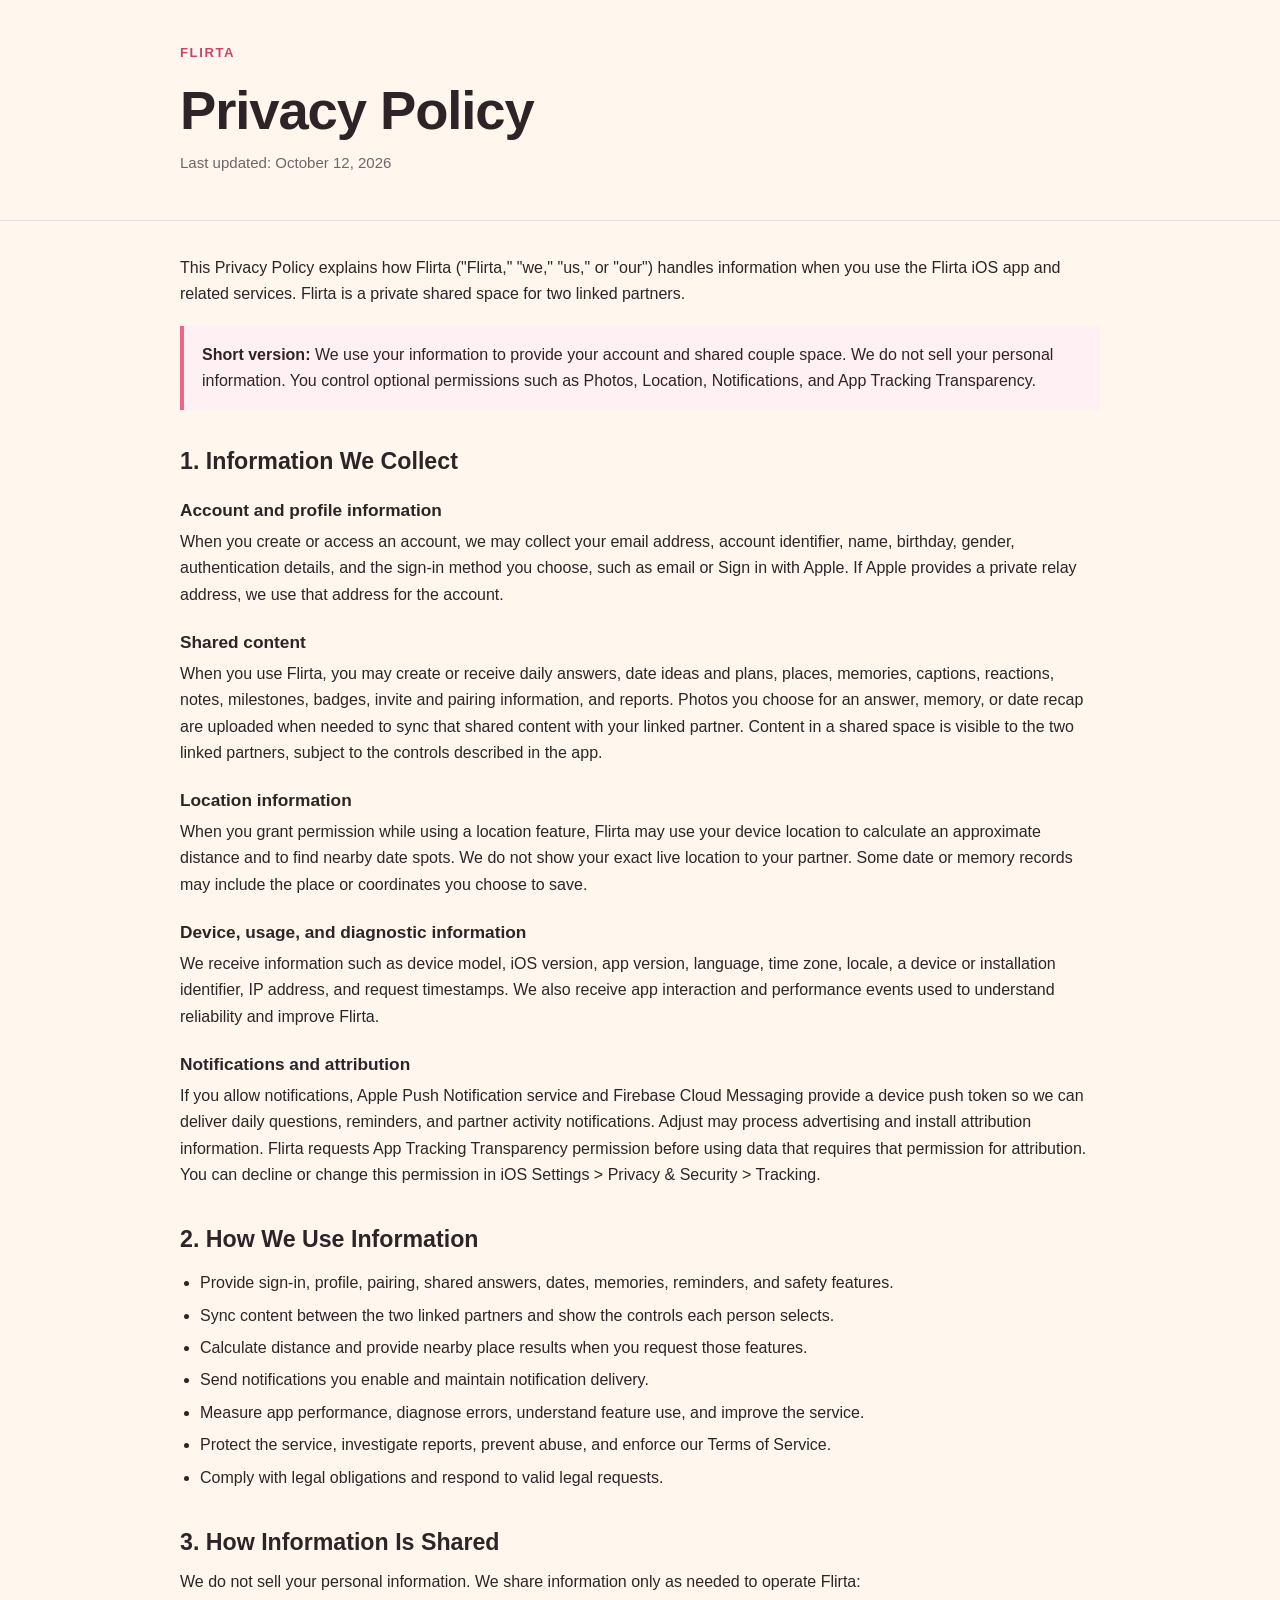
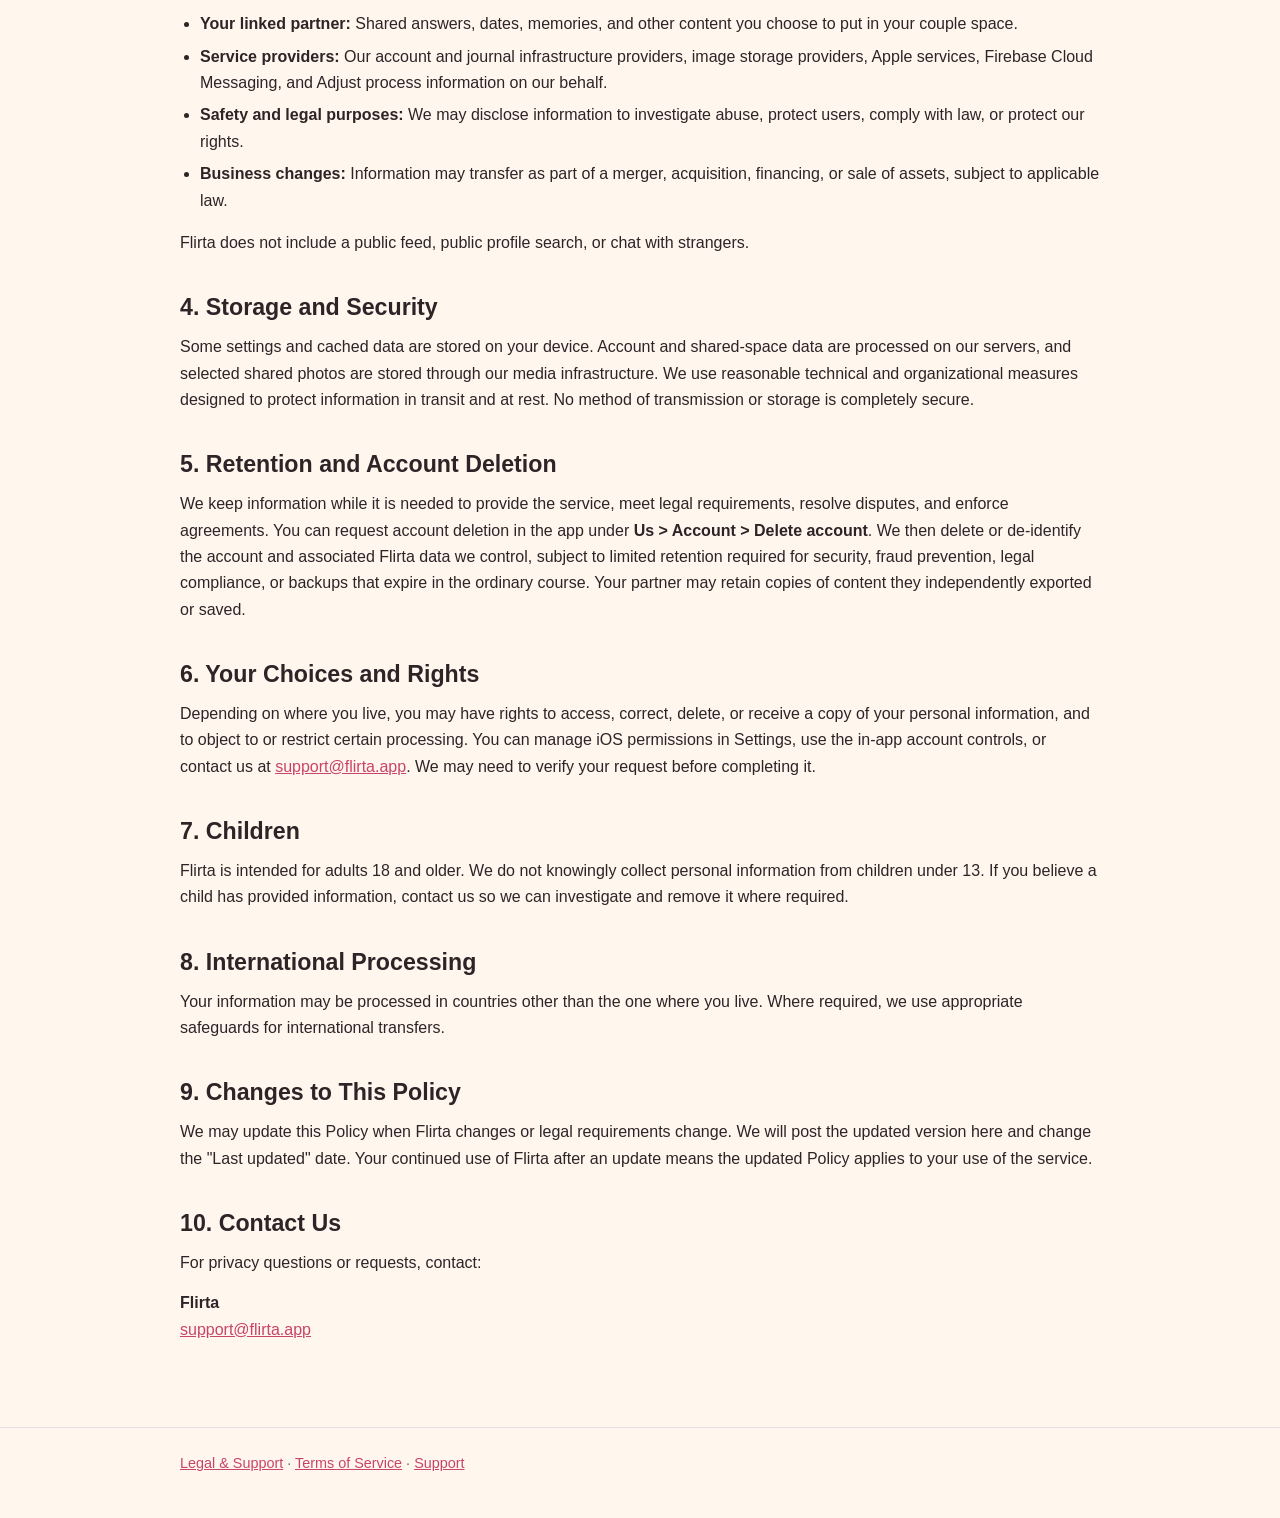
==== privacy-policy.html @ 1263ba4c "Publish Flirta legal pages" ====
<!doctype html>
<html lang="en"><head><meta charset="utf-8"><meta name="viewport" content="width=device-width, initial-scale=1"><title>Privacy Policy | Flirta</title><link rel="stylesheet" href="style.css"></head>
<body><header><div class="wrap"><p class="brand">Flirta</p><h1>Privacy Policy</h1><p class="meta">Last updated: October 12, 2026</p></div></header><main class="wrap">
<p>This Privacy Policy explains how Flirta ("Flirta," "we," "us," or "our") handles information when you use the Flirta iOS app and related services. Flirta is a private shared space for two linked partners.</p>
<div class="notice"><strong>Short version:</strong> We use your information to provide your account and shared couple space. We do not sell your personal information. You control optional permissions such as Photos, Location, Notifications, and App Tracking Transparency.</div>
<h2>1. Information We Collect</h2><h3>Account and profile information</h3><p>When you create or access an account, we may collect your email address, account identifier, name, birthday, gender, authentication details, and the sign-in method you choose, such as email or Sign in with Apple. If Apple provides a private relay address, we use that address for the account.</p>
<h3>Shared content</h3><p>When you use Flirta, you may create or receive daily answers, date ideas and plans, places, memories, captions, reactions, notes, milestones, badges, invite and pairing information, and reports. Photos you choose for an answer, memory, or date recap are uploaded when needed to sync that shared content with your linked partner. Content in a shared space is visible to the two linked partners, subject to the controls described in the app.</p>
<h3>Location information</h3><p>When you grant permission while using a location feature, Flirta may use your device location to calculate an approximate distance and to find nearby date spots. We do not show your exact live location to your partner. Some date or memory records may include the place or coordinates you choose to save.</p>
<h3>Device, usage, and diagnostic information</h3><p>We receive information such as device model, iOS version, app version, language, time zone, locale, a device or installation identifier, IP address, and request timestamps. We also receive app interaction and performance events used to understand reliability and improve Flirta.</p>
<h3>Notifications and attribution</h3><p>If you allow notifications, Apple Push Notification service and Firebase Cloud Messaging provide a device push token so we can deliver daily questions, reminders, and partner activity notifications. Adjust may process advertising and install attribution information. Flirta requests App Tracking Transparency permission before using data that requires that permission for attribution. You can decline or change this permission in iOS Settings &gt; Privacy &amp; Security &gt; Tracking.</p>
<h2>2. How We Use Information</h2><ul><li>Provide sign-in, profile, pairing, shared answers, dates, memories, reminders, and safety features.</li><li>Sync content between the two linked partners and show the controls each person selects.</li><li>Calculate distance and provide nearby place results when you request those features.</li><li>Send notifications you enable and maintain notification delivery.</li><li>Measure app performance, diagnose errors, understand feature use, and improve the service.</li><li>Protect the service, investigate reports, prevent abuse, and enforce our Terms of Service.</li><li>Comply with legal obligations and respond to valid legal requests.</li></ul>
<h2>3. How Information Is Shared</h2><p>We do not sell your personal information. We share information only as needed to operate Flirta:</p><ul><li><strong>Your linked partner:</strong> Shared answers, dates, memories, and other content you choose to put in your couple space.</li><li><strong>Service providers:</strong> Our account and journal infrastructure providers, image storage providers, Apple services, Firebase Cloud Messaging, and Adjust process information on our behalf.</li><li><strong>Safety and legal purposes:</strong> We may disclose information to investigate abuse, protect users, comply with law, or protect our rights.</li><li><strong>Business changes:</strong> Information may transfer as part of a merger, acquisition, financing, or sale of assets, subject to applicable law.</li></ul><p>Flirta does not include a public feed, public profile search, or chat with strangers.</p>
<h2>4. Storage and Security</h2><p>Some settings and cached data are stored on your device. Account and shared-space data are processed on our servers, and selected shared photos are stored through our media infrastructure. We use reasonable technical and organizational measures designed to protect information in transit and at rest. No method of transmission or storage is completely secure.</p>
<h2>5. Retention and Account Deletion</h2><p>We keep information while it is needed to provide the service, meet legal requirements, resolve disputes, and enforce agreements. You can request account deletion in the app under <strong>Us &gt; Account &gt; Delete account</strong>. We then delete or de-identify the account and associated Flirta data we control, subject to limited retention required for security, fraud prevention, legal compliance, or backups that expire in the ordinary course. Your partner may retain copies of content they independently exported or saved.</p>
<h2>6. Your Choices and Rights</h2><p>Depending on where you live, you may have rights to access, correct, delete, or receive a copy of your personal information, and to object to or restrict certain processing. You can manage iOS permissions in Settings, use the in-app account controls, or contact us at <a href="mailto:support@flirta.app">support@flirta.app</a>. We may need to verify your request before completing it.</p>
<h2>7. Children</h2><p>Flirta is intended for adults 18 and older. We do not knowingly collect personal information from children under 13. If you believe a child has provided information, contact us so we can investigate and remove it where required.</p>
<h2>8. International Processing</h2><p>Your information may be processed in countries other than the one where you live. Where required, we use appropriate safeguards for international transfers.</p>
<h2>9. Changes to This Policy</h2><p>We may update this Policy when Flirta changes or legal requirements change. We will post the updated version here and change the "Last updated" date. Your continued use of Flirta after an update means the updated Policy applies to your use of the service.</p>
<h2>10. Contact Us</h2><p>For privacy questions or requests, contact:</p><p><strong>Flirta</strong><br><a href="mailto:support@flirta.app">support@flirta.app</a></p></main>
<footer><div class="wrap"><a href="index.html">Legal &amp; Support</a> · <a href="terms-of-service.html">Terms of Service</a> · <a href="support.html">Support</a></div></footer></body></html>
---- style.css ----
:root{color-scheme:light;--cream:#fff6ee;--paper:#fffdfb;--ink:#2e2427;--muted:#70656a;--rose:#f0648a;--rose-dark:#c94469;--line:#eadfe0;--soft:#fff0f3}*{box-sizing:border-box}html{background:var(--cream)}body{margin:0;color:var(--ink);background:var(--cream);font-family:-apple-system,BlinkMacSystemFont,"Segoe UI",sans-serif;line-height:1.65}a{color:var(--rose-dark)}.wrap{width:min(920px,calc(100% - 36px));margin:0 auto}header{padding:42px 0 30px;border-bottom:1px solid var(--line)}.brand{margin:0;color:var(--rose-dark);font-size:.82rem;font-weight:700;letter-spacing:.12em;text-transform:uppercase}h1,h2,h3{line-height:1.2}h1{margin:14px 0 8px;font-size:clamp(2rem,5vw,3.4rem);letter-spacing:-.02em}h2{margin:38px 0 12px;font-size:1.45rem}h3{margin:24px 0 8px;font-size:1.08rem}p{margin:0 0 14px}main{padding:34px 0 70px}.notice{margin:18px 0 26px;padding:16px 18px;border-left:4px solid var(--rose);background:var(--soft)}.meta{color:var(--muted);font-size:.94rem}ul,ol{padding-left:1.25rem}li{margin:6px 0}table{width:100%;margin:18px 0 24px;border-collapse:collapse;background:var(--paper);font-size:.95rem}th,td{padding:12px 13px;border:1px solid var(--line);text-align:left;vertical-align:top}th{background:var(--soft);font-weight:700}.links{display:grid;grid-template-columns:repeat(3,minmax(0,1fr));gap:14px;margin-top:26px}.link-card{display:block;padding:18px;border:1px solid var(--line);border-radius:8px;color:var(--ink);background:var(--paper);text-decoration:none}.link-card:hover{border-color:var(--rose)}.link-card strong{display:block;margin-bottom:5px}.link-card span{color:var(--muted);font-size:.92rem}footer{padding:24px 0 42px;border-top:1px solid var(--line);color:var(--muted);font-size:.9rem}@media(max-width:680px){.wrap{width:min(100% - 28px,920px)}header{padding-top:28px}main{padding-top:24px}.links{grid-template-columns:1fr}table{display:block;overflow-x:auto;white-space:nowrap}th,td{white-space:normal;min-width:150px}}
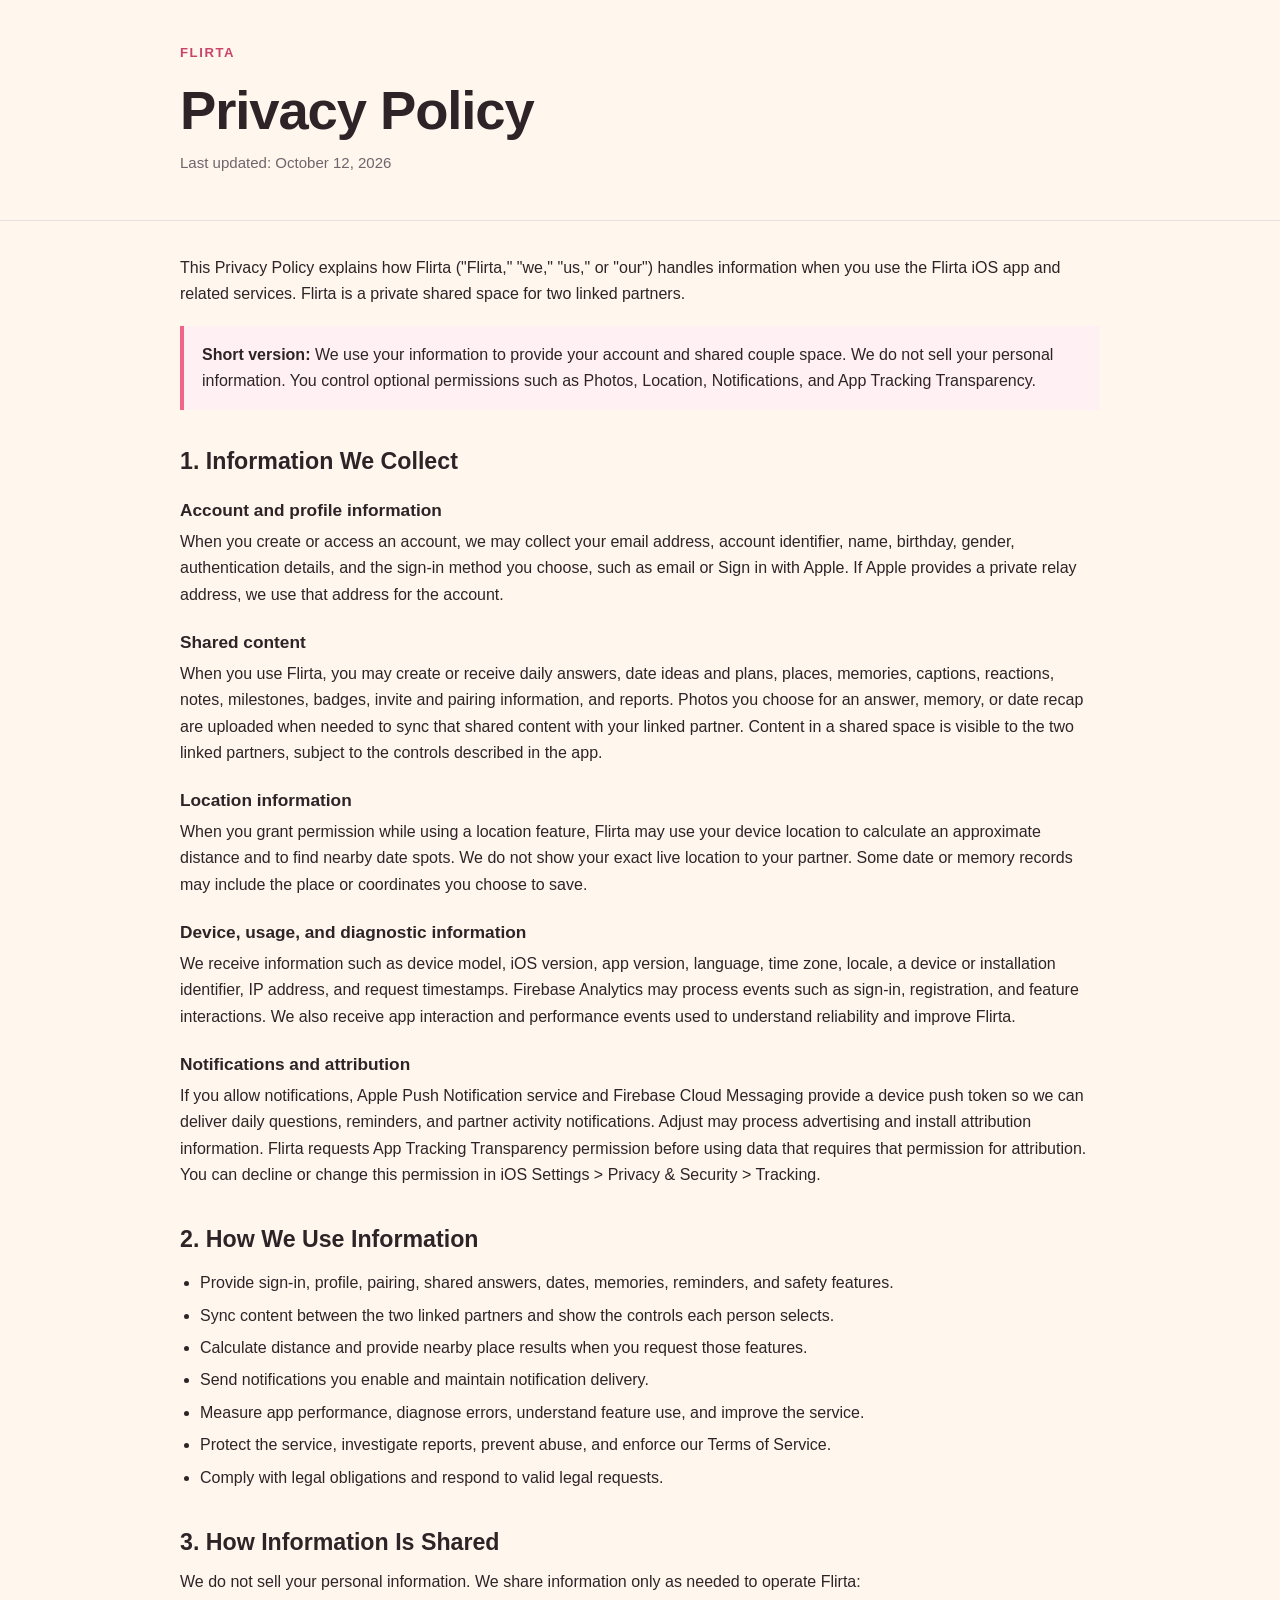
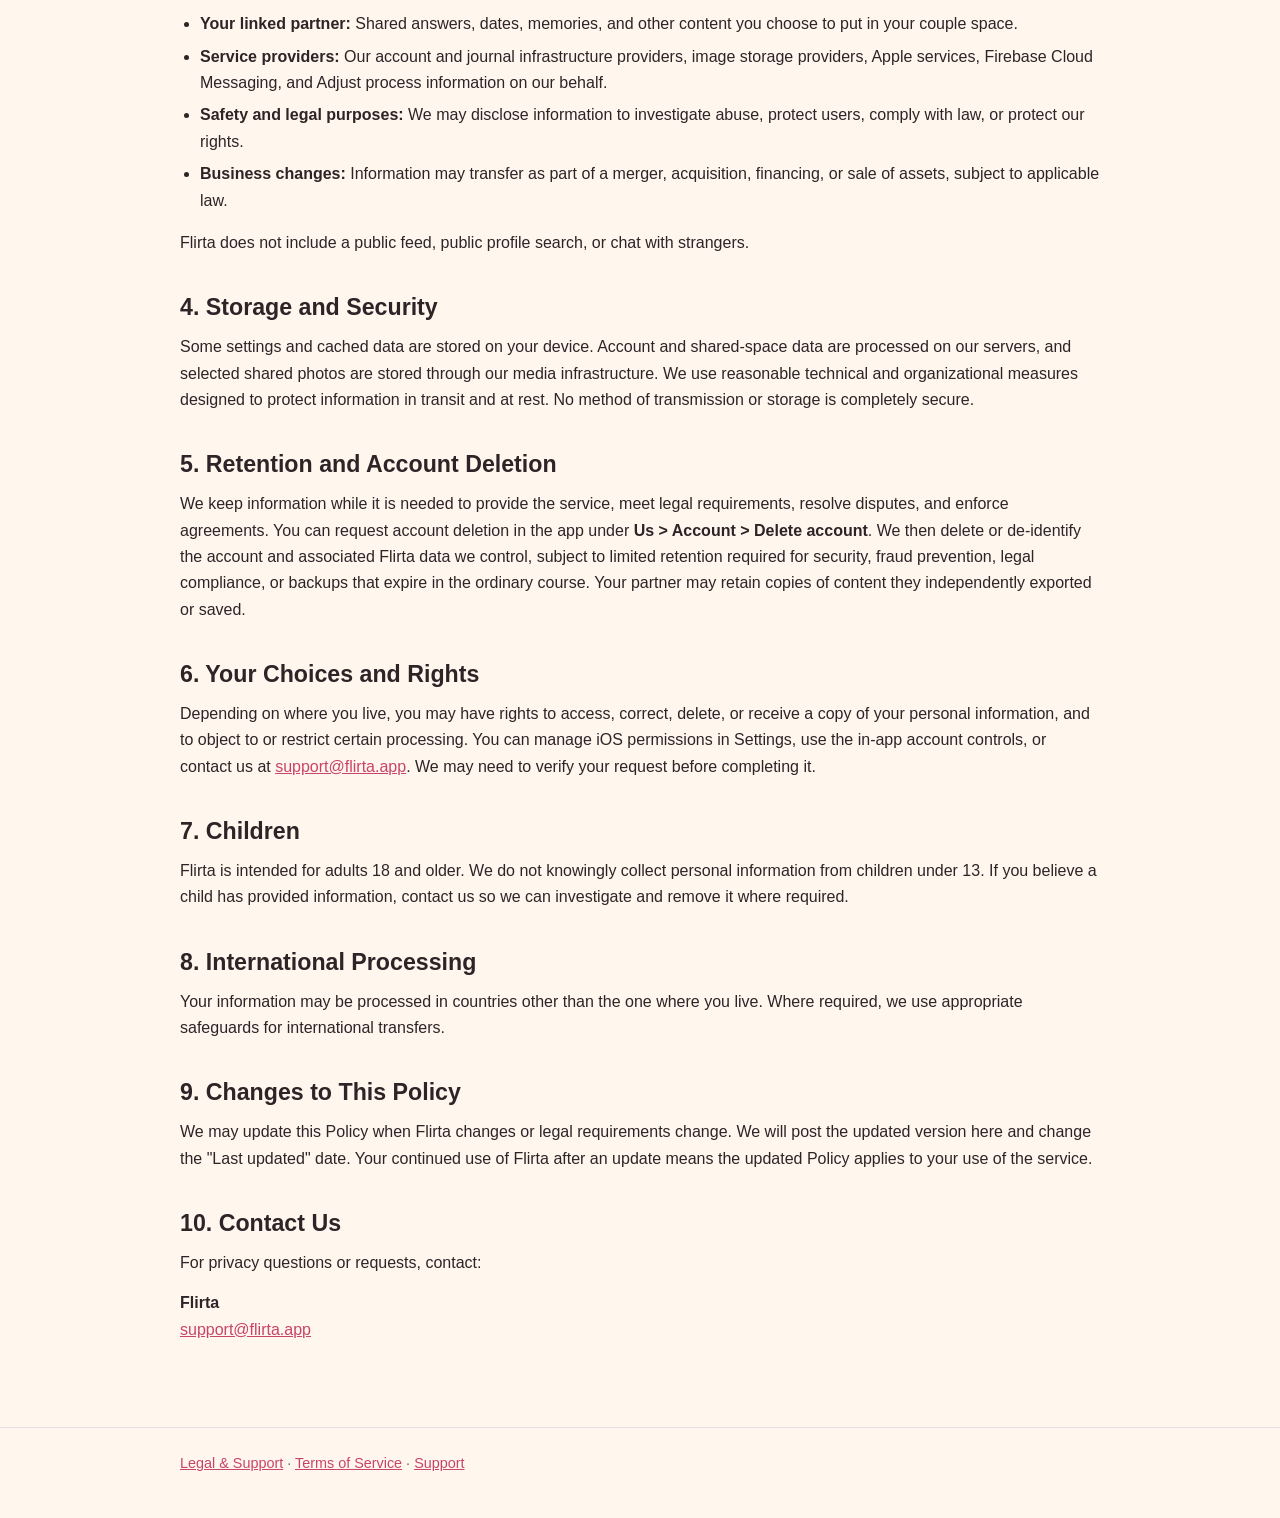
==== commit c73ce234: "Document analytics provider" ====
--- a/privacy-policy.html
+++ b/privacy-policy.html
@@ -6,7 +6,7 @@
 <h2>1. Information We Collect</h2><h3>Account and profile information</h3><p>When you create or access an account, we may collect your email address, account identifier, name, birthday, gender, authentication details, and the sign-in method you choose, such as email or Sign in with Apple. If Apple provides a private relay address, we use that address for the account.</p>
 <h3>Shared content</h3><p>When you use Flirta, you may create or receive daily answers, date ideas and plans, places, memories, captions, reactions, notes, milestones, badges, invite and pairing information, and reports. Photos you choose for an answer, memory, or date recap are uploaded when needed to sync that shared content with your linked partner. Content in a shared space is visible to the two linked partners, subject to the controls described in the app.</p>
 <h3>Location information</h3><p>When you grant permission while using a location feature, Flirta may use your device location to calculate an approximate distance and to find nearby date spots. We do not show your exact live location to your partner. Some date or memory records may include the place or coordinates you choose to save.</p>
-<h3>Device, usage, and diagnostic information</h3><p>We receive information such as device model, iOS version, app version, language, time zone, locale, a device or installation identifier, IP address, and request timestamps. We also receive app interaction and performance events used to understand reliability and improve Flirta.</p>
+<h3>Device, usage, and diagnostic information</h3><p>We receive information such as device model, iOS version, app version, language, time zone, locale, a device or installation identifier, IP address, and request timestamps. Firebase Analytics may process events such as sign-in, registration, and feature interactions. We also receive app interaction and performance events used to understand reliability and improve Flirta.</p>
 <h3>Notifications and attribution</h3><p>If you allow notifications, Apple Push Notification service and Firebase Cloud Messaging provide a device push token so we can deliver daily questions, reminders, and partner activity notifications. Adjust may process advertising and install attribution information. Flirta requests App Tracking Transparency permission before using data that requires that permission for attribution. You can decline or change this permission in iOS Settings &gt; Privacy &amp; Security &gt; Tracking.</p>
 <h2>2. How We Use Information</h2><ul><li>Provide sign-in, profile, pairing, shared answers, dates, memories, reminders, and safety features.</li><li>Sync content between the two linked partners and show the controls each person selects.</li><li>Calculate distance and provide nearby place results when you request those features.</li><li>Send notifications you enable and maintain notification delivery.</li><li>Measure app performance, diagnose errors, understand feature use, and improve the service.</li><li>Protect the service, investigate reports, prevent abuse, and enforce our Terms of Service.</li><li>Comply with legal obligations and respond to valid legal requests.</li></ul>
 <h2>3. How Information Is Shared</h2><p>We do not sell your personal information. We share information only as needed to operate Flirta:</p><ul><li><strong>Your linked partner:</strong> Shared answers, dates, memories, and other content you choose to put in your couple space.</li><li><strong>Service providers:</strong> Our account and journal infrastructure providers, image storage providers, Apple services, Firebase Cloud Messaging, and Adjust process information on our behalf.</li><li><strong>Safety and legal purposes:</strong> We may disclose information to investigate abuse, protect users, comply with law, or protect our rights.</li><li><strong>Business changes:</strong> Information may transfer as part of a merger, acquisition, financing, or sale of assets, subject to applicable law.</li></ul><p>Flirta does not include a public feed, public profile search, or chat with strangers.</p>
